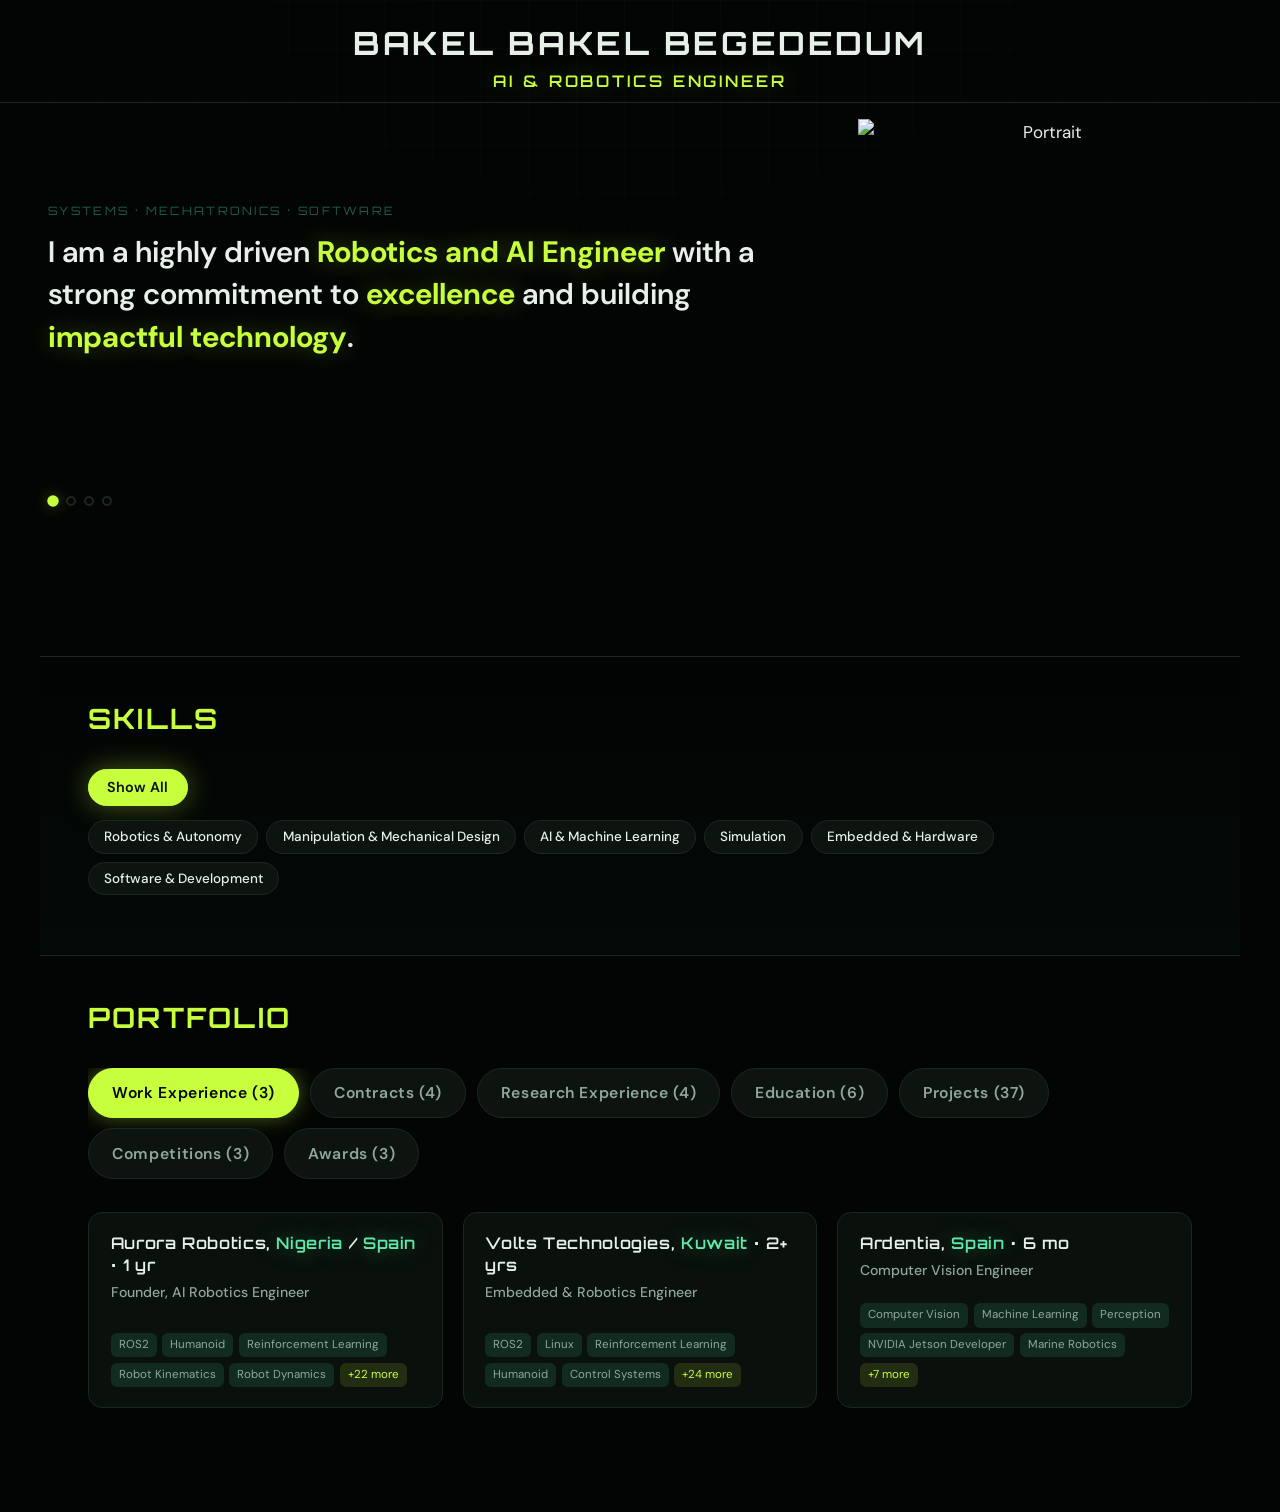
==== docs/index.html @ cf6933ed "Add GitHub Pages site under docs/ Co-authored-by: Cursor <cursoragent@cursor.com>" ====
<!DOCTYPE html>
<html lang="en">
  <head>
    <meta charset="UTF-8" />
    <meta name="viewport" content="width=device-width, initial-scale=1.0" />
    <meta
      name="description"
      content="Robotics and embedded systems portfolio — projects, technologies, and skills."
    />
    <title>Bakel Bakel Begededum · AI &amp; Robotics Engineer</title>
    <link rel="preconnect" href="https://fonts.googleapis.com" />
    <link rel="preconnect" href="https://fonts.gstatic.com" crossorigin />
    <link
      href="https://fonts.googleapis.com/css2?family=DM+Sans:ital,opsz,wght@0,9..40,400;0,9..40,500;0,9..40,600;0,9..40,700;1,9..40,400&family=Orbitron:wght@500;600;700&display=swap"
      rel="stylesheet"
    />
    <link rel="icon" href="images/logo.png" type="image/png" />
    <link rel="stylesheet" href="styles.css" />
  </head>
  <body>
    <div class="bg-grid" aria-hidden="true"></div>

    <main id="top">
      <header class="site-identity">
        <p class="site-identity-name">Bakel Bakel Begededum</p>
        <p class="site-identity-role">AI &amp; Robotics Engineer</p>
      </header>
      <section class="hero" id="intro" aria-labelledby="hero-title">
        <div class="hero-copy">
          <p class="eyebrow">Systems · Mechatronics · Software</p>
          <h1 id="hero-title" class="visually-hidden">
            Robotics and AI engineer — introduction
          </h1>
          <div
            class="hero-carousel"
            id="hero-carousel"
            role="region"
            aria-roledescription="carousel"
            aria-label="Introduction"
          >
            <div class="hero-carousel-viewport">
              <div class="hero-carousel-track" id="hero-carousel-track">
                <p class="hero-carousel-slide is-active" data-slide="0">
                  I am a highly driven
                  <span class="hero-carousel-highlight">Robotics and AI Engineer</span>
                  with a strong commitment to
                  <span class="hero-carousel-highlight">excellence</span>
                  and building
                  <span class="hero-carousel-highlight">impactful technology</span>.
                </p>
                <p class="hero-carousel-slide" data-slide="1">
                  I have proven myself in the highly competitive
                  <span class="hero-carousel-highlight">Upwork</span>
                  marketplace, earning
                  <span class="hero-carousel-highlight">Top Rated</span>
                  status through consistent delivery, technical quality, and
                  client satisfaction.
                </p>
                <p class="hero-carousel-slide" data-slide="2">
                  I have studied, researched and developed robotics in
                  <span class="hero-carousel-highlight">Europe</span>,
                  architected
                  <span class="hero-carousel-highlight">autonomous inspection fleets</span>
                  for energy-sector clients in the
                  <span class="hero-carousel-highlight">USA</span>,
                  engineered
                  <span class="hero-carousel-highlight">embedded AI-robotics systems</span>
                  for industrial clients in the
                  <span class="hero-carousel-highlight">Middle East</span>,
                  and founded Africa's most active robotics organization,
                  <span class="hero-carousel-highlight">Aurora Robotics</span>,
                  from the ground up in
                  <span class="hero-carousel-highlight">Nigeria</span>.
                </p>
                <p class="hero-carousel-slide" data-slide="3">
                  With over
                  <span class="hero-carousel-highlight">10 years</span>
                  of experience in
                  <span class="hero-carousel-highlight">software and web development</span>,
                  I bring a strong engineering foundation into my
                  <span class="hero-carousel-highlight">3+ years</span>
                  of focused work in
                  <span class="hero-carousel-highlight">robotics and artificial intelligence</span>.
                  You would want me on your team
                </p>
              </div>
            </div>
            <div
              class="hero-carousel-dots"
              role="tablist"
              aria-label="Introduction slides"
            >
              <button
                type="button"
                class="hero-carousel-dot"
                role="tab"
                aria-selected="true"
                aria-label="Slide 1 of 4"
                data-slide-to="0"
              ></button>
              <button
                type="button"
                class="hero-carousel-dot"
                role="tab"
                aria-selected="false"
                aria-label="Slide 2 of 4"
                data-slide-to="1"
              ></button>
              <button
                type="button"
                class="hero-carousel-dot"
                role="tab"
                aria-selected="false"
                aria-label="Slide 3 of 4"
                data-slide-to="2"
              ></button>
              <button
                type="button"
                class="hero-carousel-dot"
                role="tab"
                aria-selected="false"
                aria-label="Slide 4 of 4"
                data-slide-to="3"
              ></button>
            </div>
          </div>
        </div>
        <div class="hero-visual">
          <img
            class="portrait"
            src="images/hero-0.png"
            alt="Portrait"
            width="480"
            height="640"
            fetchpriority="high"
          />
        </div>
      </section>

      <section class="section skills-section" id="skills" aria-labelledby="skills-title">
        <div class="section-head">
          <h2 id="skills-title" class="section-title">Skills</h2>
        </div>
        <div class="skills-toolbar">
          <div class="skills-filter-primary">
            <button type="button" class="btn-all" id="btn-all-skills" aria-pressed="true">
              Show All
            </button>
            <span class="filter-hint" id="filter-hint" aria-live="polite"></span>
          </div>
          <div
            class="skill-chips"
            id="skill-chips"
            role="toolbar"
            aria-label="Filter portfolio by skill area"
          ></div>
        </div>
      </section>

      <section class="section" id="projects" aria-labelledby="projects-title">
        <div class="section-head">
          <h2 id="projects-title" class="section-title">Portfolio</h2>
        </div>
        <div
          class="project-section-tabs"
          id="project-section-tabs"
          role="tablist"
          aria-label="Portfolio category"
        ></div>
        <div class="project-grid" id="project-grid"></div>
      </section>
    </main>

    <script src="app.js" defer></script>
  </body>
</html>
---- docs/styles.css ----
:root {
  --bg: #030504;
  --bg-elevated: #0a100c;
  --surface: #0d1410;
  --border: #1a2820;
  --text: #e6f0e8;
  --muted: #8fa89a;
  --accent: #c8ff3d;
  --accent-strong: #dfff6a;
  --accent-dim: #1f5f47;
  --accent-glow: rgba(200, 255, 61, 0.35);
  --radius: 14px;
  --font-display: "Orbitron", system-ui, sans-serif;
  --font-body: "DM Sans", system-ui, sans-serif;
}

*,
*::before,
*::after {
  box-sizing: border-box;
}

html {
  scroll-behavior: smooth;
}

body {
  margin: 0;
  min-height: 100vh;
  font-family: var(--font-body);
  font-size: 17px;
  line-height: 1.55;
  color: var(--text);
  background: var(--bg);
}

.bg-grid {
  pointer-events: none;
  position: fixed;
  inset: 0;
  background-image:
    linear-gradient(rgba(31, 95, 71, 0.07) 1px, transparent 1px),
    linear-gradient(90deg, rgba(31, 95, 71, 0.07) 1px, transparent 1px);
  background-size: 48px 48px;
  mask-image: radial-gradient(ellipse 80% 60% at 50% 0%, black, transparent);
  z-index: 0;
}

main {
  position: relative;
  z-index: 1;
  padding-bottom: 4rem;
}

.site-identity {
  max-width: 1280px;
  margin: 0 auto;
  padding: clamp(1rem, 2.5vw, 1.5rem) clamp(1.25rem, 4vw, 3rem)
    clamp(0.35rem, 1vw, 0.5rem);
  text-align: center;
  border-bottom: 1px solid var(--border);
}

.site-identity-name {
  font-family: var(--font-display);
  font-weight: 700;
  font-size: clamp(1.35rem, 3.5vw, 2rem);
  letter-spacing: 0.08em;
  text-transform: uppercase;
  color: var(--text);
  margin: 0 0 0.4rem;
  line-height: 1.2;
}

.site-identity-role {
  font-family: var(--font-display);
  font-weight: 600;
  font-size: clamp(0.85rem, 2vw, 1rem);
  letter-spacing: 0.18em;
  text-transform: uppercase;
  color: var(--accent);
  text-shadow: 0 0 28px var(--accent-glow);
  margin: 0;
}

#intro,
#skills,
#projects {
  scroll-margin-top: 1.25rem;
}

.hero {
  display: grid;
  grid-template-columns: minmax(0, 1.35fr) minmax(260px, 0.65fr);
  gap: clamp(1.15rem, 2.5vw, 2rem);
  align-items: center;
  padding: clamp(0.55rem, 1.5vw, 1rem) clamp(1.25rem, 4vw, 3rem)
    clamp(1.5rem, 3vw, 2.5rem);
  max-width: 1280px;
  margin: 0 auto;
}

.hero-copy {
  max-width: none;
  width: 100%;
  min-width: 0;
}

.eyebrow {
  font-family: var(--font-display);
  font-size: 0.72rem;
  letter-spacing: 0.2em;
  text-transform: uppercase;
  color: var(--accent-dim);
  margin: 0 0 0.65rem;
}

.visually-hidden {
  position: absolute;
  width: 1px;
  height: 1px;
  padding: 0;
  margin: -1px;
  overflow: hidden;
  clip: rect(0, 0, 0, 0);
  white-space: nowrap;
  border: 0;
}

.hero-carousel {
  margin: 0 0 1.75rem;
}

.hero-carousel-viewport {
  position: relative;
  min-height: 16rem;
}

@media (min-width: 600px) {
  .hero-carousel-viewport {
    min-height: 14rem;
  }
}

@media (min-width: 900px) {
  .hero-carousel-viewport {
    min-height: 15.5rem;
  }
}

.hero-carousel-track {
  position: relative;
}

.hero-carousel-slide {
  font-family: var(--font-body);
  font-size: clamp(1.35rem, 3.4vw, 1.85rem);
  font-weight: 600;
  line-height: 1.45;
  margin: 0;
  color: var(--text);
  opacity: 0;
  visibility: hidden;
  transition:
    opacity 0.55s ease,
    visibility 0.55s ease;
  position: absolute;
  left: 0;
  right: 0;
  top: 0;
}

.hero-carousel-highlight {
  color: var(--accent);
  font-weight: 700;
  text-shadow: 0 0 24px var(--accent-glow);
}

.region-highlight {
  color: #5fe8a8;
  text-shadow: 0 0 22px rgba(95, 232, 168, 0.45);
}

.hero-carousel-slide.is-active {
  position: relative;
  opacity: 1;
  visibility: visible;
  z-index: 1;
}

.hero-carousel-dots {
  display: flex;
  gap: 0.5rem;
  margin-top: 1.1rem;
  align-items: center;
}

.hero-carousel-dot {
  width: 10px;
  height: 10px;
  padding: 0;
  border: 2px solid var(--border);
  border-radius: 50%;
  background: transparent;
  cursor: pointer;
  transition:
    background 0.2s ease,
    border-color 0.2s ease,
    transform 0.2s ease;
}

.hero-carousel-dot:hover {
  border-color: var(--accent-dim);
  background: rgba(200, 255, 61, 0.15);
}

.hero-carousel-dot[aria-selected="true"] {
  background: var(--accent);
  border-color: var(--accent);
  transform: scale(1.15);
  box-shadow: 0 0 12px var(--accent-glow);
}

.hero-visual {
  justify-self: end;
  text-align: center;
  width: 100%;
  max-width: 420px;
}

.portrait {
  display: block;
  width: 100%;
  height: auto;
  max-width: 100%;
  vertical-align: middle;
  background: transparent;
}

.section {
  max-width: 1200px;
  margin: 0 auto;
  padding: 2.5rem clamp(1.25rem, 4vw, 3rem);
}

.section-head {
  margin-bottom: 1.75rem;
}

.section-title {
  font-family: var(--font-display);
  font-size: clamp(1.35rem, 3vw, 1.75rem);
  letter-spacing: 0.08em;
  text-transform: uppercase;
  color: var(--accent);
  margin: 0 0 0.75rem;
}

.section-desc {
  margin: 0;
  max-width: 52rem;
  color: var(--muted);
}

.section-desc strong {
  color: var(--text);
  font-weight: 600;
}

.skills-section {
  border-top: 1px solid var(--border);
  border-bottom: 1px solid var(--border);
  background: linear-gradient(180deg, transparent, rgba(31, 95, 71, 0.06));
}

.skills-toolbar {
  display: flex;
  flex-direction: column;
  align-items: stretch;
  gap: 0.85rem;
  margin-bottom: 1.25rem;
}

.skills-filter-primary {
  display: flex;
  flex-wrap: wrap;
  align-items: center;
  gap: 1rem;
}

.btn-all {
  font-family: var(--font-body);
  font-weight: 600;
  font-size: 0.9rem;
  padding: 0.55rem 1.15rem;
  border-radius: 999px;
  border: 1px solid var(--accent);
  background: rgba(200, 255, 61, 0.08);
  color: var(--accent-strong);
  cursor: pointer;
  transition:
    background 0.2s ease,
    box-shadow 0.2s ease,
    transform 0.15s ease;
}

.btn-all:hover {
  background: rgba(200, 255, 61, 0.18);
  box-shadow: 0 0 24px var(--accent-glow);
}

.btn-all[aria-pressed="true"] {
  background: var(--accent);
  color: #0a0f0c;
  box-shadow: 0 0 28px var(--accent-glow);
}

.filter-hint {
  font-size: 0.9rem;
  color: var(--muted);
}

.skill-chips {
  display: flex;
  flex-direction: column;
  gap: 0.65rem;
  align-items: stretch;
}

.skill-chips-row {
  display: flex;
  flex-wrap: wrap;
  gap: 0.5rem;
}

.skill-chips-row--sub {
  padding-top: 0.65rem;
  margin-top: 0.1rem;
  border-top: 1px solid var(--border);
}

.skill-coarse-btn {
  font-family: var(--font-body);
  font-size: 0.84rem;
  font-weight: 500;
  padding: 0.45rem 0.95rem;
  border-radius: 999px;
  border: 1px solid var(--border);
  background: var(--surface);
  color: var(--text);
  cursor: pointer;
  line-height: 1.3;
  text-align: center;
  transition:
    border-color 0.2s ease,
    box-shadow 0.2s ease,
    color 0.2s ease;
}

.skill-coarse-btn:hover {
  border-color: var(--accent-dim);
  color: var(--accent-strong);
}

.skill-coarse-btn[aria-pressed="true"] {
  border-color: var(--accent);
  color: var(--bg);
  background: var(--accent);
  box-shadow: 0 0 18px var(--accent-glow);
}

.skill-sub-btn {
  font-family: var(--font-body);
  font-size: 0.78rem;
  font-weight: 500;
  padding: 0.32rem 0.72rem;
  border-radius: 999px;
  border: 1px solid var(--border);
  background: rgba(31, 95, 71, 0.2);
  color: var(--text);
  cursor: pointer;
  transition:
    border-color 0.2s ease,
    box-shadow 0.2s ease,
    color 0.2s ease;
}

.skill-sub-btn:hover {
  border-color: var(--accent-dim);
  color: var(--accent-strong);
}

.skill-sub-btn[aria-pressed="true"] {
  border-color: var(--accent);
  color: var(--bg);
  background: var(--accent);
  box-shadow: 0 0 14px var(--accent-glow);
}

.skill-chip {
  font-family: var(--font-body);
  font-size: 0.82rem;
  font-weight: 500;
  padding: 0.4rem 0.85rem;
  border-radius: 999px;
  border: 1px solid var(--border);
  background: var(--surface);
  color: var(--text);
  cursor: pointer;
  transition:
    border-color 0.2s ease,
    box-shadow 0.2s ease,
    color 0.2s ease;
}

.skill-chip:hover {
  border-color: var(--accent-dim);
  color: var(--accent-strong);
}

.skill-chip[aria-pressed="true"] {
  border-color: var(--accent);
  color: var(--bg);
  background: var(--accent);
  box-shadow: 0 0 18px var(--accent-glow);
}

.project-section-tabs {
  display: flex;
  flex-wrap: wrap;
  gap: 0.65rem;
  margin-bottom: 1.75rem;
  padding-bottom: 0.35rem;
  overflow-x: auto;
  -webkit-overflow-scrolling: touch;
  scrollbar-width: thin;
}

.project-section-tab {
  font-family: var(--font-body);
  font-size: 0.98rem;
  font-weight: 600;
  letter-spacing: 0.04em;
  padding: 0.85rem 1.45rem;
  min-height: 48px;
  border-radius: 999px;
  border: 1px solid var(--border);
  background: var(--surface);
  color: var(--muted);
  cursor: pointer;
  white-space: nowrap;
  display: inline-flex;
  align-items: center;
  justify-content: center;
  transition:
    border-color 0.2s ease,
    background 0.2s ease,
    color 0.2s ease,
    box-shadow 0.2s ease;
}

.project-section-tab:hover {
  border-color: var(--accent-dim);
  color: var(--text);
}

.project-section-tab[aria-selected="true"] {
  border-color: var(--accent);
  color: var(--bg);
  background: var(--accent);
  box-shadow: 0 0 20px var(--accent-glow);
}

.project-empty {
  grid-column: 1 / -1;
  margin: 0.5rem 0 1rem;
}

.project-grid {
  display: grid;
  grid-template-columns: repeat(auto-fill, minmax(280px, 1fr));
  gap: 1.25rem;
}

.project-grid--wide {
  grid-template-columns: 1fr;
}

.project-grid--wide .project-card {
  max-width: 100%;
}

.project-card--competition h3 {
  margin-bottom: 0.5rem;
}

.project-card--competition .project-card-subtitle {
  font-family: var(--font-body);
  font-size: 0.9rem;
  font-weight: 400;
  color: var(--text);
  text-align: left;
  margin: 0 0 0.5rem;
  line-height: 1.45;
}

.project-card--competition .project-card-detail {
  font-family: var(--font-display);
  font-size: 0.78rem;
  font-weight: 600;
  font-style: normal;
  letter-spacing: 0.06em;
  text-align: right;
  color: var(--muted);
  margin: 0;
  opacity: 1;
}

.project-card--paper {
  padding: 1.15rem 1.4rem;
}

.paper-citation {
  font-family: var(--font-body);
  font-size: clamp(0.88rem, 1.35vw, 0.97rem);
  line-height: 1.55;
  color: var(--text);
  margin: 0;
}

.paper-citation-title {
  font-weight: 600;
  color: var(--text);
}

.paper-citation-authors {
  color: var(--text);
}

.paper-citation-authors strong {
  font-weight: 700;
}

.paper-citation-venue {
  font-style: italic;
  color: var(--muted);
}

.project-card {
  display: flex;
  flex-direction: column;
  padding: 1.25rem 1.35rem;
  border-radius: var(--radius);
  background: var(--bg-elevated);
  border: 1px solid var(--border);
  transition:
    border-color 0.2s ease,
    transform 0.2s ease,
    box-shadow 0.2s ease;
}

.project-card:hover {
  border-color: rgba(200, 255, 61, 0.35);
  transform: translateY(-3px);
  box-shadow: 0 16px 48px rgba(0, 0, 0, 0.45);
}

.project-card h3 {
  font-family: var(--font-display);
  font-size: 1rem;
  font-weight: 600;
  letter-spacing: 0.04em;
  margin: 0 0 0.75rem;
  color: var(--text);
  line-height: 1.35;
}

.project-card-subtitle {
  font-family: var(--font-body);
  font-size: 0.88rem;
  font-weight: 500;
  color: var(--muted);
  margin: -0.35rem 0 0.65rem;
  line-height: 1.4;
}

.project-card-detail {
  font-family: var(--font-body);
  font-size: 0.8rem;
  font-weight: 400;
  font-style: italic;
  color: var(--muted);
  margin: -0.25rem 0 0.65rem;
  line-height: 1.45;
  opacity: 0.92;
}

.project-meta {
  margin-top: auto;
  padding-top: 0.75rem;
  display: flex;
  flex-wrap: wrap;
  gap: 0.35rem;
}

.project-pill {
  font-size: 0.72rem;
  padding: 0.2rem 0.5rem;
  border-radius: 6px;
  background: rgba(31, 95, 71, 0.35);
  color: var(--muted);
  max-width: 100%;
  overflow: hidden;
  text-overflow: ellipsis;
  white-space: nowrap;
}

.project-pill.more {
  background: rgba(200, 255, 61, 0.12);
  color: var(--accent);
}

@media (max-width: 900px) {
  .hero {
    grid-template-columns: 1fr;
  }

  .hero-visual {
    justify-self: center;
    order: -1;
  }
}

@media (prefers-reduced-motion: reduce) {
  html {
    scroll-behavior: auto;
  }

  .hero-carousel-slide {
    transition: none;
  }

  .project-card,
  .skill-chip,
  .skill-coarse-btn,
  .skill-sub-btn,
  .btn-all,
  .project-section-tab {
    transition: none;
  }
}
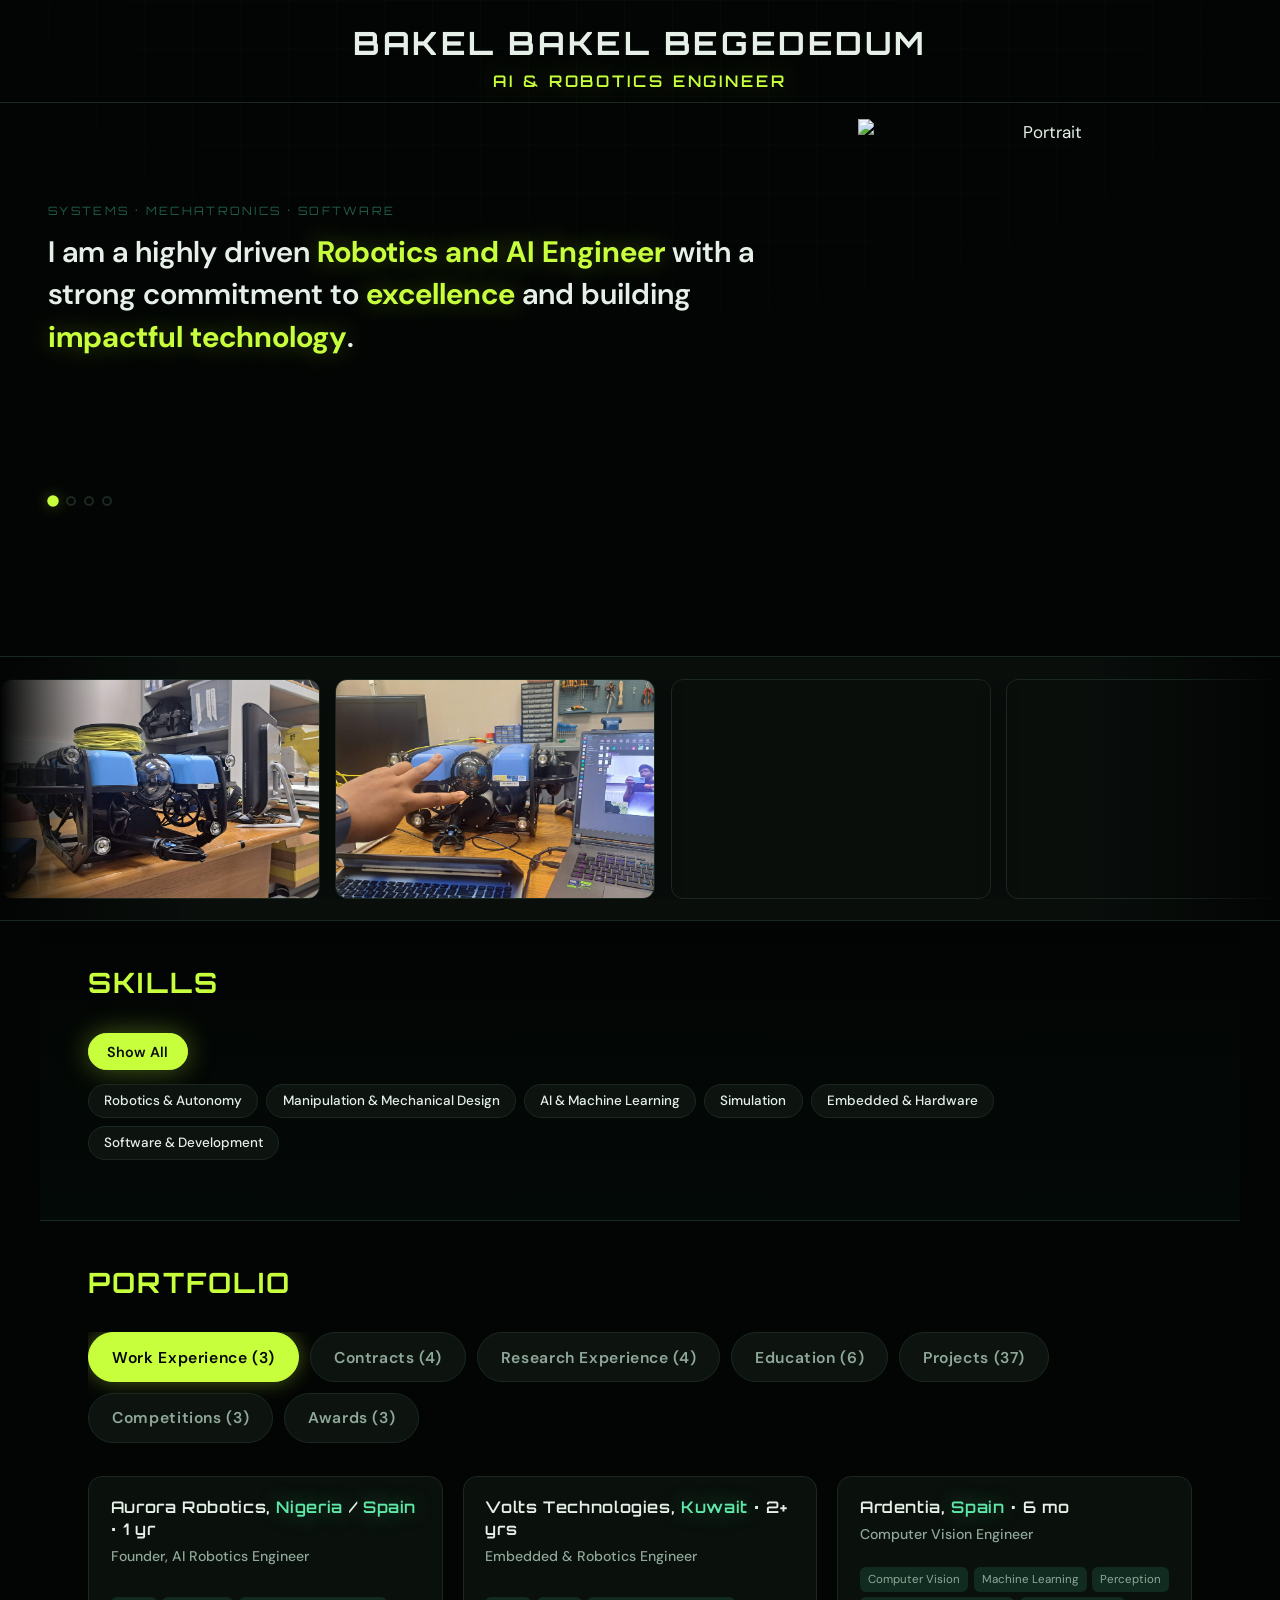
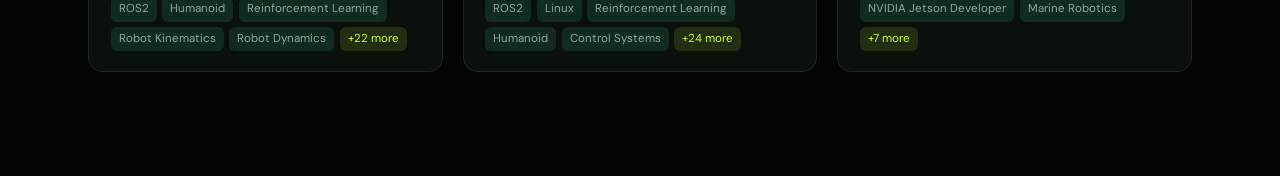
==== commit 3f3c8230: "added project display" ====
--- a/docs/index.html
+++ b/docs/index.html
@@ -137,6 +137,16 @@
         </div>
       </section>
 
+      <section
+        class="projects-marquee-section"
+        id="project-photos"
+        aria-label="Project photos"
+      >
+        <div class="projects-marquee-viewport">
+          <div class="projects-marquee-track" id="projects-marquee-track"></div>
+        </div>
+      </section>
+
       <section class="section skills-section" id="skills" aria-labelledby="skills-title">
         <div class="section-head">
           <h2 id="skills-title" class="section-title">Skills</h2>
--- a/docs/styles.css
+++ b/docs/styles.css
@@ -84,9 +84,93 @@
 }
 
 #intro,
+#project-photos,
 #skills,
 #projects {
   scroll-margin-top: 1.25rem;
+}
+
+/* Continuous horizontal strip between hero and skills */
+.projects-marquee-section {
+  position: relative;
+  width: 100%;
+  margin: 0;
+  padding: clamp(1rem, 2.5vw, 1.35rem) 0;
+  border-top: 1px solid var(--border);
+  border-bottom: 1px solid var(--border);
+  background: linear-gradient(
+    90deg,
+    rgba(3, 5, 4, 0.95) 0%,
+    rgba(13, 20, 16, 0.65) 15%,
+    rgba(13, 20, 16, 0.65) 85%,
+    rgba(3, 5, 4, 0.95) 100%
+  );
+  overflow: hidden;
+}
+
+.projects-marquee-viewport {
+  width: 100%;
+  overflow: hidden;
+  mask-image: linear-gradient(
+    90deg,
+    transparent,
+    black 8%,
+    black 92%,
+    transparent
+  );
+}
+
+.projects-marquee-track {
+  display: flex;
+  width: max-content;
+  gap: clamp(0.65rem, 1.2vw, 1rem);
+  will-change: transform;
+  animation: projects-marquee-scroll 65s linear infinite;
+}
+
+.projects-marquee-item {
+  flex: 0 0 auto;
+  margin: 0;
+  width: clamp(200px, 26vw, 320px);
+  height: clamp(140px, 18vw, 220px);
+  border-radius: 12px;
+  overflow: hidden;
+  border: 1px solid var(--border);
+  box-shadow: 0 8px 28px rgba(0, 0, 0, 0.35);
+}
+
+.projects-marquee-item img {
+  display: block;
+  width: 100%;
+  height: 100%;
+  object-fit: cover;
+}
+
+@keyframes projects-marquee-scroll {
+  from {
+    transform: translateX(0);
+  }
+
+  to {
+    transform: translateX(-50%);
+  }
+}
+
+@media (prefers-reduced-motion: reduce) {
+  .projects-marquee-track {
+    animation: none;
+    justify-content: center;
+    flex-wrap: wrap;
+    width: 100%;
+    max-width: 1280px;
+    margin: 0 auto;
+    padding: 0 clamp(1.25rem, 4vw, 3rem);
+    transform: none;
+  }
+
+  .projects-marquee-item {
+    width: clamp(160px, 40vw, 280px);
+  }
 }
 
 .hero {
@@ -268,7 +352,7 @@
 }
 
 .skills-section {
-  border-top: 1px solid var(--border);
+  border-top: none;
   border-bottom: 1px solid var(--border);
   background: linear-gradient(180deg, transparent, rgba(31, 95, 71, 0.06));
 }
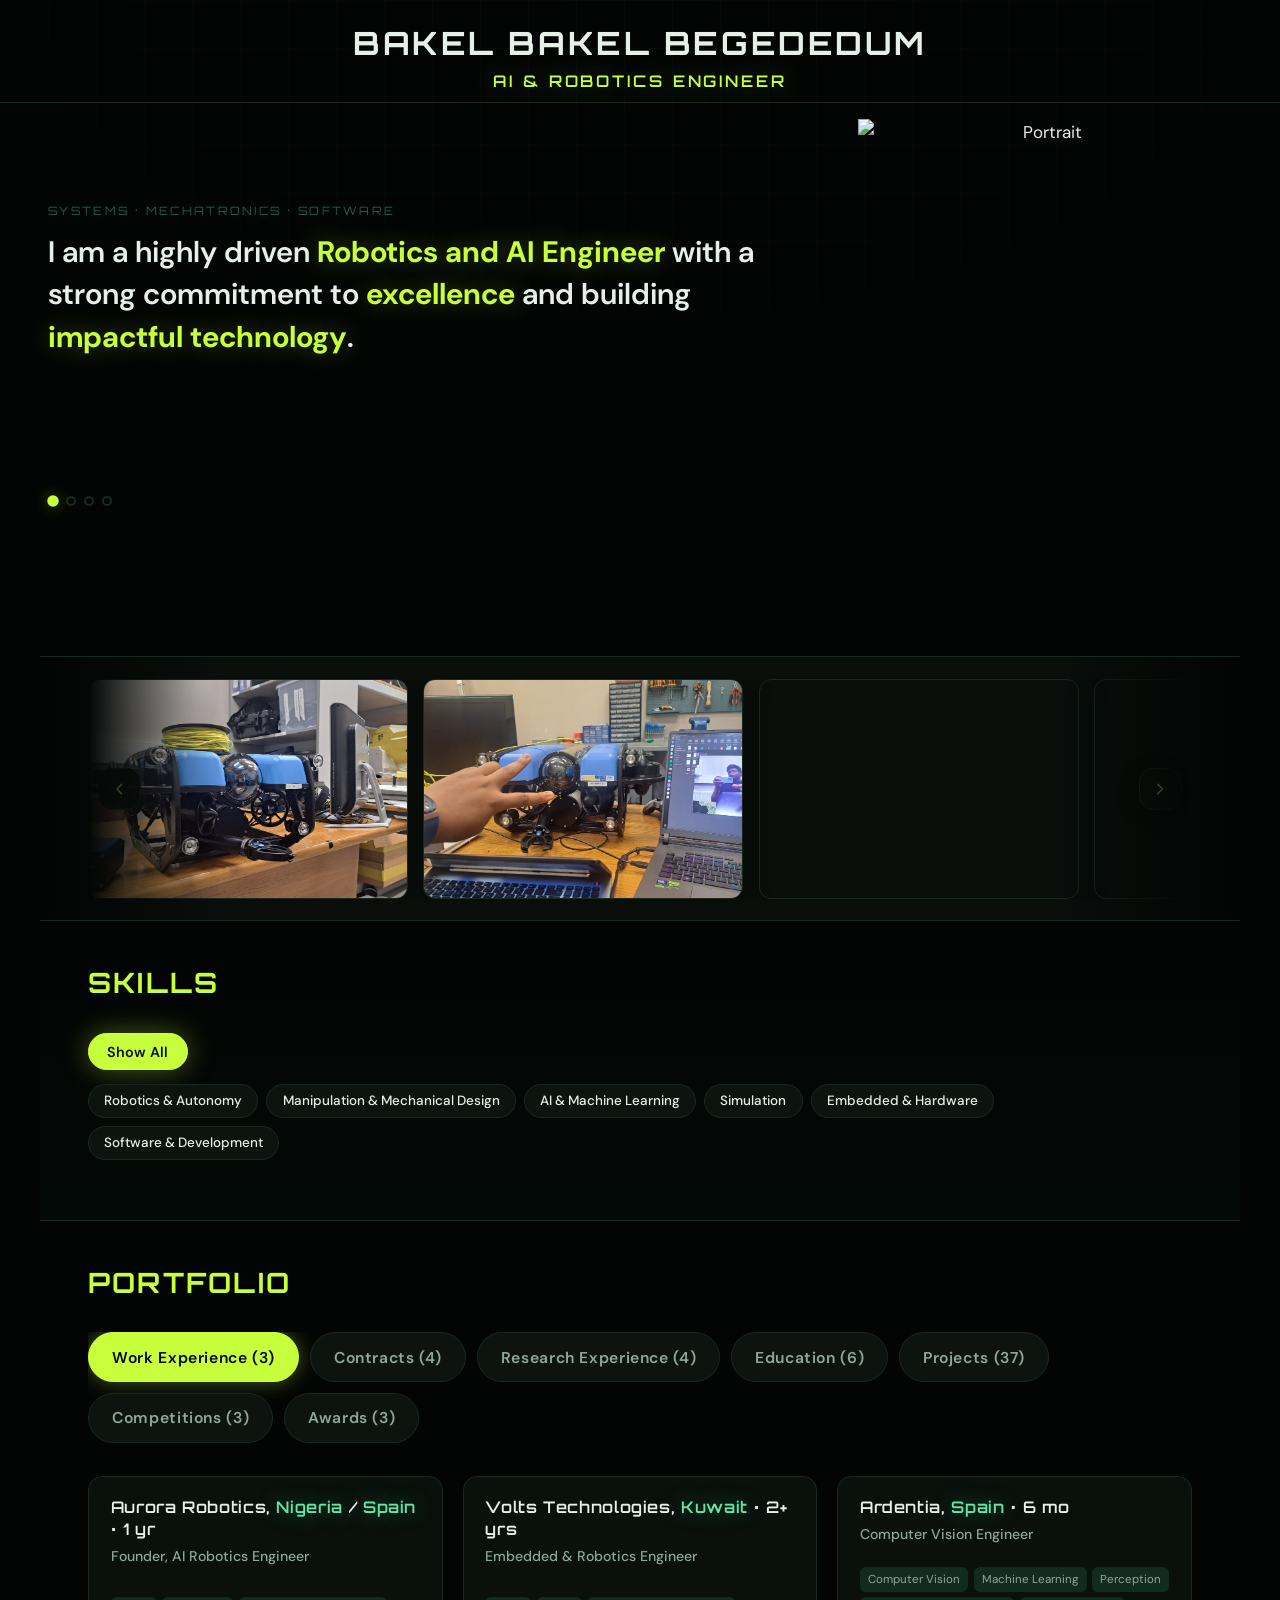
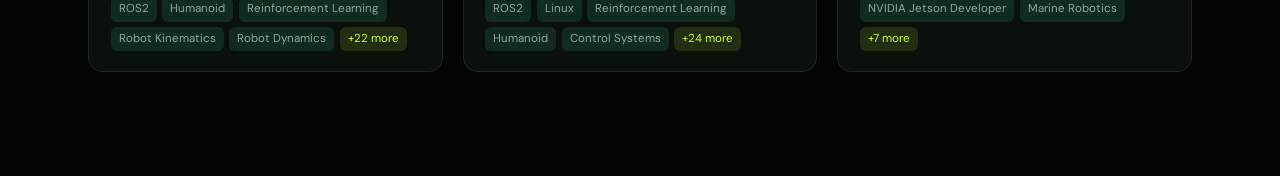
==== commit 054978cd: "Update project-display speed" ====
--- a/docs/index.html
+++ b/docs/index.html
@@ -144,6 +144,38 @@
       >
         <div class="projects-marquee-viewport">
           <div class="projects-marquee-track" id="projects-marquee-track"></div>
+          <button
+            type="button"
+            class="projects-marquee-arrow projects-marquee-arrow--prev"
+            aria-label="Speed up gallery scroll backward"
+          >
+            <svg class="projects-marquee-arrow-icon" viewBox="0 0 24 24" aria-hidden="true" focusable="false">
+              <path
+                fill="none"
+                stroke="currentColor"
+                stroke-width="2"
+                stroke-linecap="round"
+                stroke-linejoin="round"
+                d="M15 6 L9 12 L15 18"
+              />
+            </svg>
+          </button>
+          <button
+            type="button"
+            class="projects-marquee-arrow projects-marquee-arrow--next"
+            aria-label="Speed up gallery scroll forward"
+          >
+            <svg class="projects-marquee-arrow-icon" viewBox="0 0 24 24" aria-hidden="true" focusable="false">
+              <path
+                fill="none"
+                stroke="currentColor"
+                stroke-width="2"
+                stroke-linecap="round"
+                stroke-linejoin="round"
+                d="M9 6 L15 12 L9 18"
+              />
+            </svg>
+          </button>
         </div>
       </section>
 
--- a/docs/styles.css
+++ b/docs/styles.css
@@ -50,6 +50,7 @@
   position: relative;
   z-index: 1;
   padding-bottom: 4rem;
+  overflow-x: hidden;
 }
 
 .site-identity {
@@ -90,12 +91,13 @@
   scroll-margin-top: 1.25rem;
 }
 
-/* Continuous horizontal strip between hero and skills */
+/* Continuous horizontal strip — same outer width/padding as .section (Skills, Portfolio) */
 .projects-marquee-section {
   position: relative;
   width: 100%;
-  margin: 0;
-  padding: clamp(1rem, 2.5vw, 1.35rem) 0;
+  max-width: 1200px;
+  margin: 0 auto;
+  padding: clamp(1rem, 2.5vw, 1.35rem) clamp(1.25rem, 4vw, 3rem);
   border-top: 1px solid var(--border);
   border-bottom: 1px solid var(--border);
   background: linear-gradient(
@@ -105,19 +107,77 @@
     rgba(13, 20, 16, 0.65) 85%,
     rgba(3, 5, 4, 0.95) 100%
   );
-  overflow: hidden;
+  overflow-x: hidden;
 }
 
 .projects-marquee-viewport {
+  position: relative;
   width: 100%;
+  max-width: 100%;
+  margin-inline: auto;
   overflow: hidden;
   mask-image: linear-gradient(
     90deg,
     transparent,
-    black 8%,
-    black 92%,
+    black 12%,
+    black 88%,
     transparent
   );
+}
+
+.projects-marquee-arrow {
+  position: absolute;
+  top: 50%;
+  z-index: 2;
+  translate: 0 -50%;
+  display: flex;
+  align-items: center;
+  justify-content: center;
+  width: 2.65rem;
+  height: 2.65rem;
+  margin: 0;
+  padding: 0;
+  border: 1px solid var(--border);
+  border-radius: var(--radius);
+  background: rgba(10, 16, 12, 0.92);
+  color: var(--accent);
+  cursor: pointer;
+  opacity: 1;
+  pointer-events: auto;
+  box-shadow: 0 4px 20px rgba(0, 0, 0, 0.45);
+  transition:
+    background 0.2s ease,
+    border-color 0.2s ease,
+    color 0.2s ease,
+    box-shadow 0.2s ease;
+}
+
+.projects-marquee-arrow--prev {
+  left: clamp(0.25rem, 1.5vw, 0.65rem);
+}
+
+.projects-marquee-arrow--next {
+  right: clamp(0.25rem, 1.5vw, 0.65rem);
+}
+
+.projects-marquee-arrow:hover,
+.projects-marquee-arrow:focus-visible {
+  background: rgba(13, 20, 16, 0.98);
+  border-color: var(--accent-dim);
+  color: var(--accent-strong);
+  box-shadow:
+    0 4px 24px rgba(0, 0, 0, 0.55),
+    0 0 0 1px var(--accent-glow);
+}
+
+.projects-marquee-arrow:focus-visible {
+  outline: 2px solid var(--accent);
+  outline-offset: 2px;
+}
+
+.projects-marquee-arrow-icon {
+  width: 1.15rem;
+  height: 1.15rem;
 }
 
 .projects-marquee-track {
@@ -125,7 +185,6 @@
   width: max-content;
   gap: clamp(0.65rem, 1.2vw, 1rem);
   will-change: transform;
-  animation: projects-marquee-scroll 65s linear infinite;
 }
 
 .projects-marquee-item {
@@ -146,25 +205,19 @@
   object-fit: cover;
 }
 
-@keyframes projects-marquee-scroll {
-  from {
-    transform: translateX(0);
-  }
-
-  to {
-    transform: translateX(-50%);
-  }
-}
-
 @media (prefers-reduced-motion: reduce) {
+  .projects-marquee-arrow {
+    display: none;
+  }
+
   .projects-marquee-track {
     animation: none;
     justify-content: center;
     flex-wrap: wrap;
     width: 100%;
-    max-width: 1280px;
-    margin: 0 auto;
-    padding: 0 clamp(1.25rem, 4vw, 3rem);
+    max-width: 100%;
+    margin: 0;
+    padding: 0;
     transform: none;
   }
 
